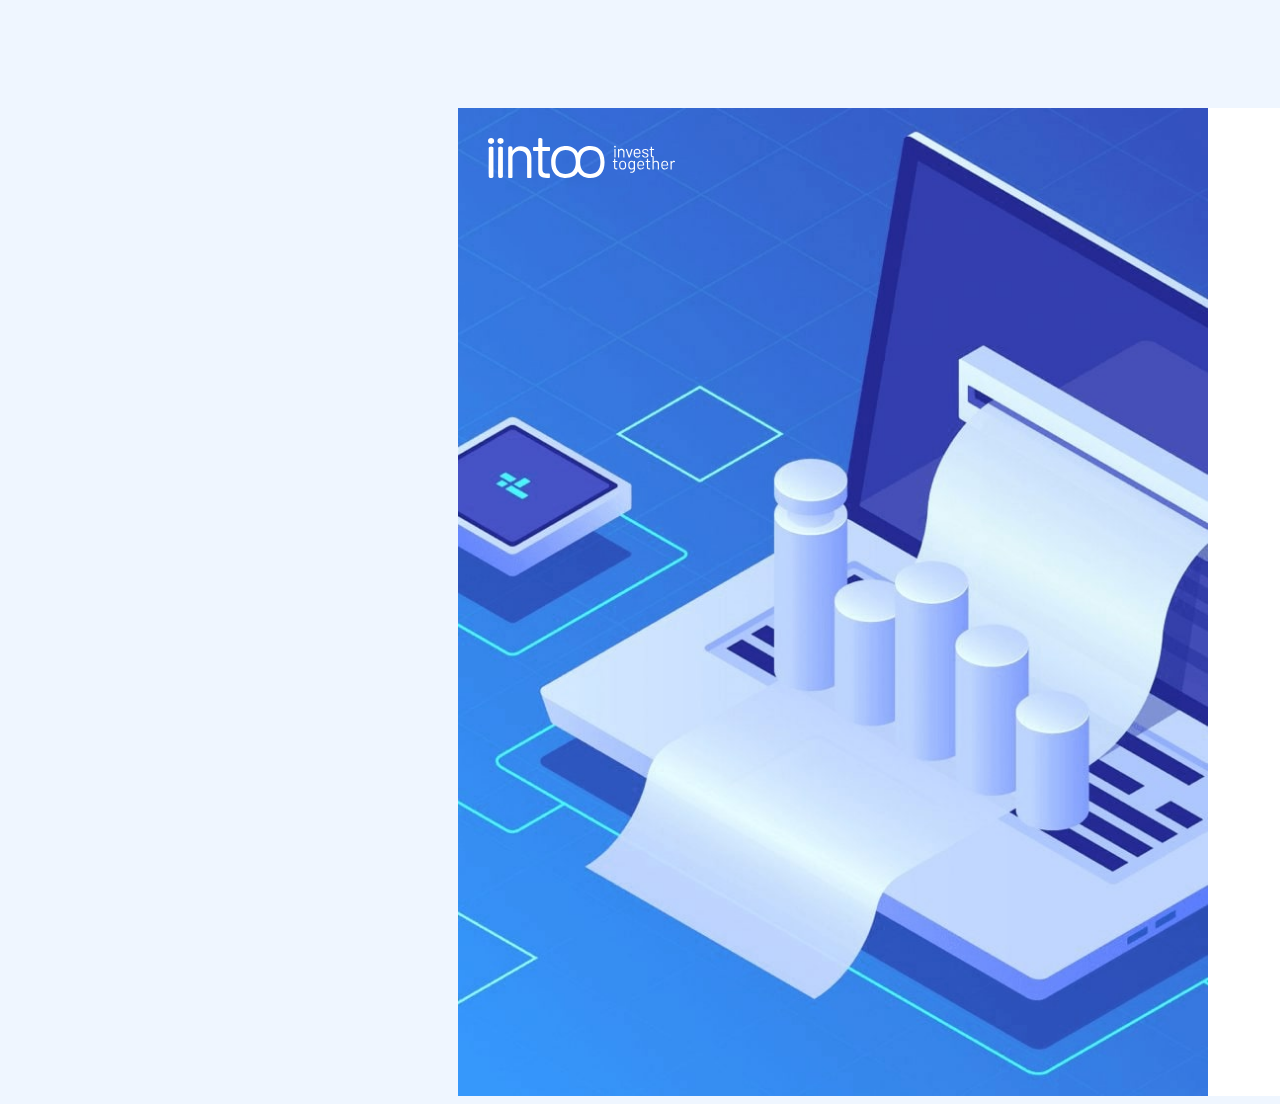
==== HTML/index.html @ 36a40773 "mistake" ====
<!DOCTYPE html>
<html lang="en">
<head>
    <meta charset="UTF-8">
    <meta name="viewport" content="width=device-width, initial-scale=1.0">
    <title>Document</title>
    <link rel="stylesheet" href="/CSS/style.css">
</head>
<body>
<main>
<div class="image">
    <img class="background" src="/images/bg.jpg">
    <img class="logo" src="/images/logo.svg" >
    <div class="flex">
</div>
<div class="rightside">
<div class="first">Get iintoo it today</div>
<div class="second">There is no charge or obligation upon registration.</div>
<div class="register">
<span class="facebook1">
    <span><img class="facebook" src="/images/facebook.svg"></span>
    <span class="font">Register with facebook</span>
</span>
<span class="linkedid1">
    <span><img class="linkedid" src="/images/linkedin.svg"></span>
    <span class="font">Register with LinkedId</span>
</span>
</div> 
<div class="line">
</div>

</div>
</div>

</main>
</body>
</html>
---- CSS/style.css ----
body {
    display: flex;
    align-items: center;
    justify-items: center;
    background-color: #EFF6FF;
    font-family: 'Barlow-Regular';
    color: #2A4A5C;
    
     }
main {
    margin-left: 450px;
    margin-right: 450px;
     }
.image {
    display: flex;
    background-color: white;
    margin-right: 300px;
    margin-top: 100px; 
      }
.logo {
    position: absolute;
    block-size: 40px;
    margin: 30px;
     }
.first {
    
    font-size: 30px;
    font-weight: 600;
    color: #7B8A92;    
    margin-left: 100px;
    margin-top: 120px;
    margin-bottom: 10px;

}
.second {
    margin-top: 25px;
    margin-left: 100px;

}
.background {
    width: 750px;
     }
.rightside {
    width: 750px;
}

@font-face {
    font-family: 'Barlow-Regular';
    src: local('Barlow-Regular');
    src: url(/fonts/Barlow-Regular.otf);
    font-weight: normal;
    font-style: normal;
    font-stretch: normal;
    font-variant: normal;
    }
.register {
    margin-top: 70px;
}
.facebook {
    width: 20px; 
    }
.font {
    font-size: 10px;
    
}    
.facebook1 {
    margin-top: 50px;
    margin-left: 100px;
    padding: 10px;
    padding-right: 120px;
    background-color: #255A9B;
    color: white;
    
     }
.linkedid {
    width: 10px;
     }
.linkedid1 {
    margin-left: 50px;
    padding: 10px;
    padding-right: 120px;
    background-color: #0076B6;
    color: #ffffff;
     }
.line {
    background-color: black;
    padding: 0.1px;
    margin-top: 40px;
    margin-left: 200px;
    width: 100px;
    display: flex;
    justify-content: flex-start;
}
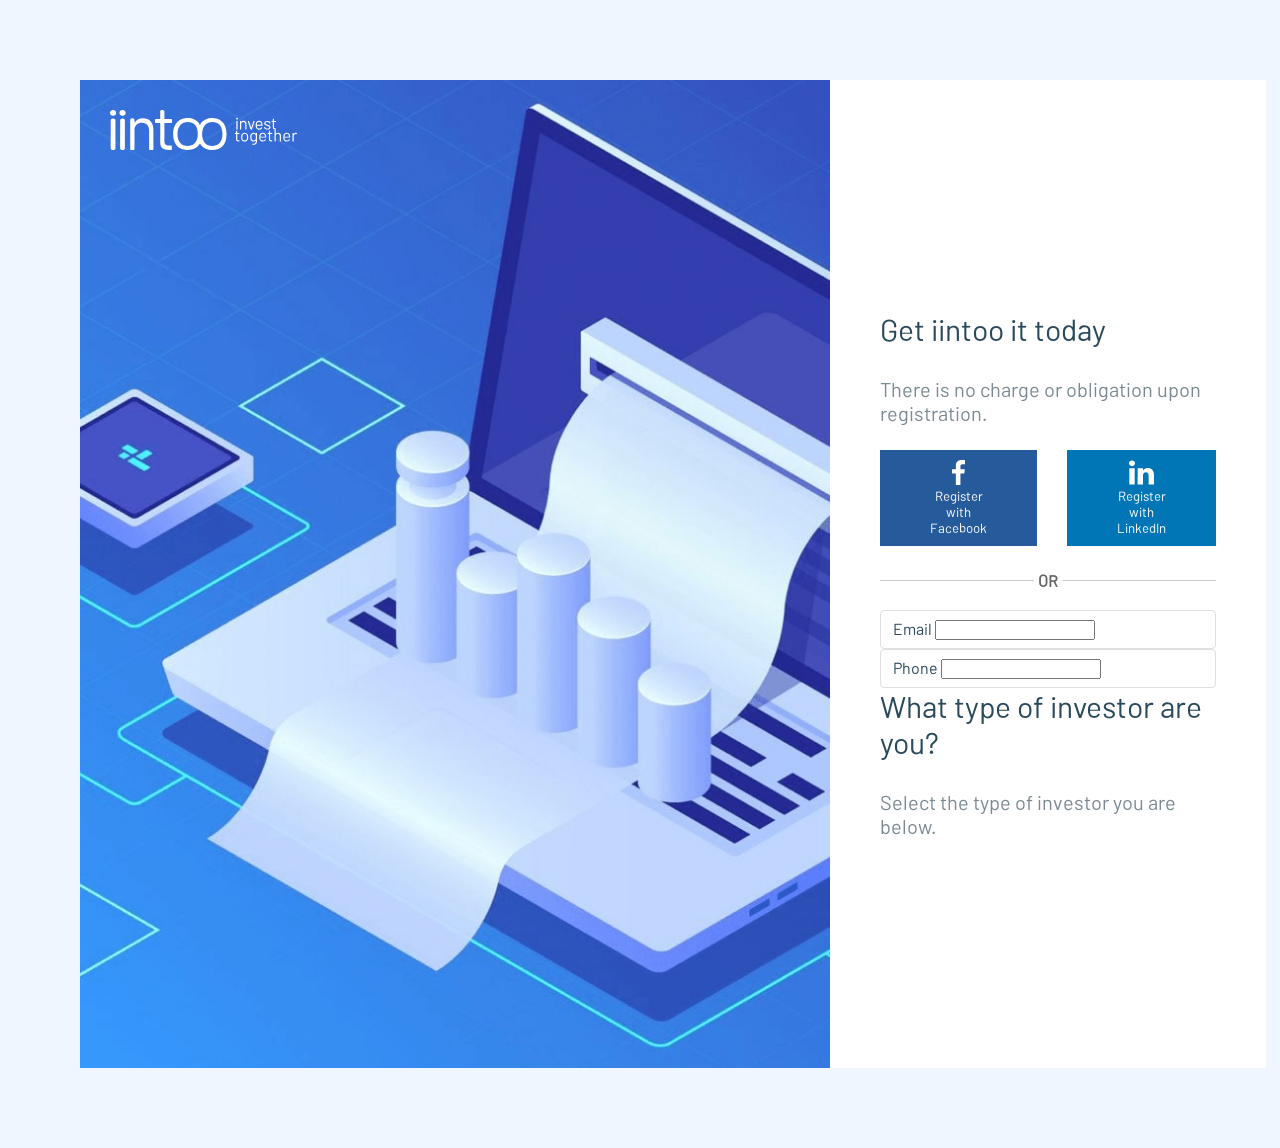
==== commit c16a987d: "feat: css block elements" ====
--- a/HTML/index.html
+++ b/HTML/index.html
@@ -8,27 +8,66 @@
 </head>
 <body>
 <main>
-<div class="image">
-    <img class="background" src="/images/bg.jpg">
-    <img class="logo" src="/images/logo.svg" >
-    <div class="flex">
-</div>
-<div class="rightside">
+<img class="background" src="/images/bg.jpg">
+<img class="logo" src="/images/logo.svg" >
+<!-- <div class="rightside">
 <div class="first">Get iintoo it today</div>
 <div class="second">There is no charge or obligation upon registration.</div>
-<div class="register">
-<span class="facebook1">
-    <span><img class="facebook" src="/images/facebook.svg"></span>
-    <span class="font">Register with facebook</span>
-</span>
-<span class="linkedid1">
-    <span><img class="linkedid" src="/images/linkedin.svg"></span>
-    <span class="font">Register with LinkedId</span>
-</span>
-</div> 
-<div class="line">
+    <div class="register">
+<button class="reg-button"><img src="/images/facebook.svg" alt="facebook" height="25px">Register with FaceBook</button>
+<button class="reg-button1"><img src="/images/linkedin.svg" alt="linkedin" height="25px">Register with LinkedIn</button>
+    </div>
+    <div class="or-separator">
+  <span>OR</span>
+    </div>
+    <div class="email">
+    <label for="email">Email</label>
+    <input type="Email" id="email">
+    <label for="Phone">Phone</label>
+    <input type="phone" id="phone">
+    </div>
+    <div class="first">
+     What type of investor are you?
+    </div>
+    <div class="second">
+        Select the type of investor you are below.
+    </div>
+    <div class="knopka">
+        <form>
+    <input type="radio" id="Individual">
+    
+        </form>
+    </div>   
+</div> -->
+
+<div class="rightside">
+<div class="form-wrapper">
+<h1 class="title">Get iintoo it today</h1>
+<p class="subtitle">There is no charge or obligation upon registration.</p>
+<div class="social-buttons">
+<button class="reg-button">
+    <span class="icon"><img src="/images/facebook.svg" alt="facebook" height="25px"></span>
+ Register with Facebook   
+</button>
+<button class="reg-button1">
+    <span class="icon"><img src="/images/linkedin.svg" alt="linkedin" height="25px"></span>Register with LinkedIn
+</button>
 </div>
-
+<div class="or-separator">
+    <span>OR</span>
+</div>
+<div class="input-group">
+    <div class="input-field">
+        <label for="email">Email</label>
+        <input type="email" id="email">
+    </div>
+    <div class="input-field">
+        <label for="Phone">Phone</label>
+        <input type="text" id="text">
+    </div>
+</div>
+<h2 class="title">What type of investor are you?</h2>
+<p class="subtitle">Select the type of investor you are below.</p>
 </div>
 </div>
 
--- a/CSS/style.css
+++ b/CSS/style.css
@@ -1,49 +1,3 @@
-body {
-    display: flex;
-    align-items: center;
-    justify-items: center;
-    background-color: #EFF6FF;
-    font-family: 'Barlow-Regular';
-    color: #2A4A5C;
-    
-     }
-main {
-    margin-left: 450px;
-    margin-right: 450px;
-     }
-.image {
-    display: flex;
-    background-color: white;
-    margin-right: 300px;
-    margin-top: 100px; 
-      }
-.logo {
-    position: absolute;
-    block-size: 40px;
-    margin: 30px;
-     }
-.first {
-    
-    font-size: 30px;
-    font-weight: 600;
-    color: #7B8A92;    
-    margin-left: 100px;
-    margin-top: 120px;
-    margin-bottom: 10px;
-
-}
-.second {
-    margin-top: 25px;
-    margin-left: 100px;
-
-}
-.background {
-    width: 750px;
-     }
-.rightside {
-    width: 750px;
-}
-
 @font-face {
     font-family: 'Barlow-Regular';
     src: local('Barlow-Regular');
@@ -53,41 +7,162 @@
     font-stretch: normal;
     font-variant: normal;
     }
+    body {
+    display: flex;
+    align-items: center;
+    justify-items: center;
+    background-color: #EFF6FF;
+    font-family: 'Barlow-Regular';
+    color: #2A4A5C;
+     }
+main {
+    margin: 80px;
+    display: flex;
+    background-color: white;
+    
+     }
+.image {
+    display: flex;
+    background-color: white;
+    
+      }
+.logo {
+    position: absolute;
+    block-size: 40px;
+    margin: 30px;
+     }
+.title {
+    font-size: 30px;
+    font-weight: 500;
+    color: #2A4A5C;
+    margin-bottom: 30px;
+}
+.subtitle {
+font-size: 20px;
+color: #7B8A92;
+}
+  
+.background {
+    width: 750px;
+     }
+/* .rightside {
+    width: 700px;
+    padding: 80px;
+}
+
+
 .register {
-    margin-top: 70px;
-}
-.facebook {
-    width: 20px; 
-    }
-.font {
-    font-size: 10px;
-    
-}    
-.facebook1 {
     margin-top: 50px;
-    margin-left: 100px;
-    padding: 10px;
-    padding-right: 120px;
-    background-color: #255A9B;
+    margin-bottom: 10px;
+    align-items: center;
+    text-align: center;
+    display: flex;
+    gap: 50px;
+    border: none;
     color: white;
     
-     }
-.linkedid {
-    width: 10px;
-     }
-.linkedid1 {
-    margin-left: 50px;
+}
+.reg-button {
+padding: 10px 50px;
+background-color: #255A9B;
+color: white;
+
+}
+.reg-button1 {
+padding: 10px 50px;
+background-color: #0076B6;
+color: white;    
+}
+.email {
+    margin-top: 50px;
+    margin-bottom: 30px;
+    position: relative;
+    color: #AFAFAF;
+    border: #eeeeee;
+    display: flex;
+    gap: 50px;
+    
+}
+input {
+    height: 40px;
+    width: 270px;
     padding: 10px;
-    padding-right: 120px;
-    background-color: #0076B6;
-    color: #ffffff;
-     }
-.line {
-    background-color: black;
-    padding: 0.1px;
-    margin-top: 40px;
-    margin-left: 200px;
-    width: 100px;
+
+}
+label {
+    position: absolute;
+    top: -10px;
+    left: 5px;
+    padding: 10px 5px;
+}
+.knopka {
     display: flex;
-    justify-content: flex-start;
+} */
+* {
+    box-sizing: border-box;
+    font-family: Barlow-Regular, sans-serif;
+    margin: 0px;
+    padding: 0px;
 }
+.rightside {
+    display: flex;
+    align-items: center;
+    flex: 1 1 0%;
+    padding: 50px;
+}
+.form-wrapper {
+    width: 100%;
+}
+.social-buttons {
+    display: flex;
+    margin-bottom: 25px;
+    gap: 30px;
+    margin-top: 25px;
+}
+.reg-button {
+padding: 10px 50px;
+background-color: #255A9B;
+color: white;
+border: 0;
+
+}
+.reg-button1 {
+padding: 10px 50px;
+background-color: #0076B6;
+color: white;
+border: 0;    
+} 
+.or-separator {
+  display: flex;
+  align-items: center;
+  text-align: center;
+  margin: 20px 0; 
+  color: #666;    
+  font-family: sans-serif;
+  font-weight: bold;
+}
+.or-separator::before,
+.or-separator::after {
+  content: "";
+  flex: 1; 
+  border-bottom: 1px solid #ccc; 
+}
+
+
+.or-separator:not(:empty)::before {
+  margin-right: .25em;
+}
+
+.or-separator:not(:empty)::after {
+  margin-left: .25em;
+}
+.input-field {
+    flex: 1 1 0%;
+    border-width: 1px;
+    border-style: solid;
+    border-color: rgb(224, 224, 224);
+    border-image: initial;
+    border-radius: 4px;
+    padding: 8px 12px;
+    background: rgb(255, 255, 255);
+}
